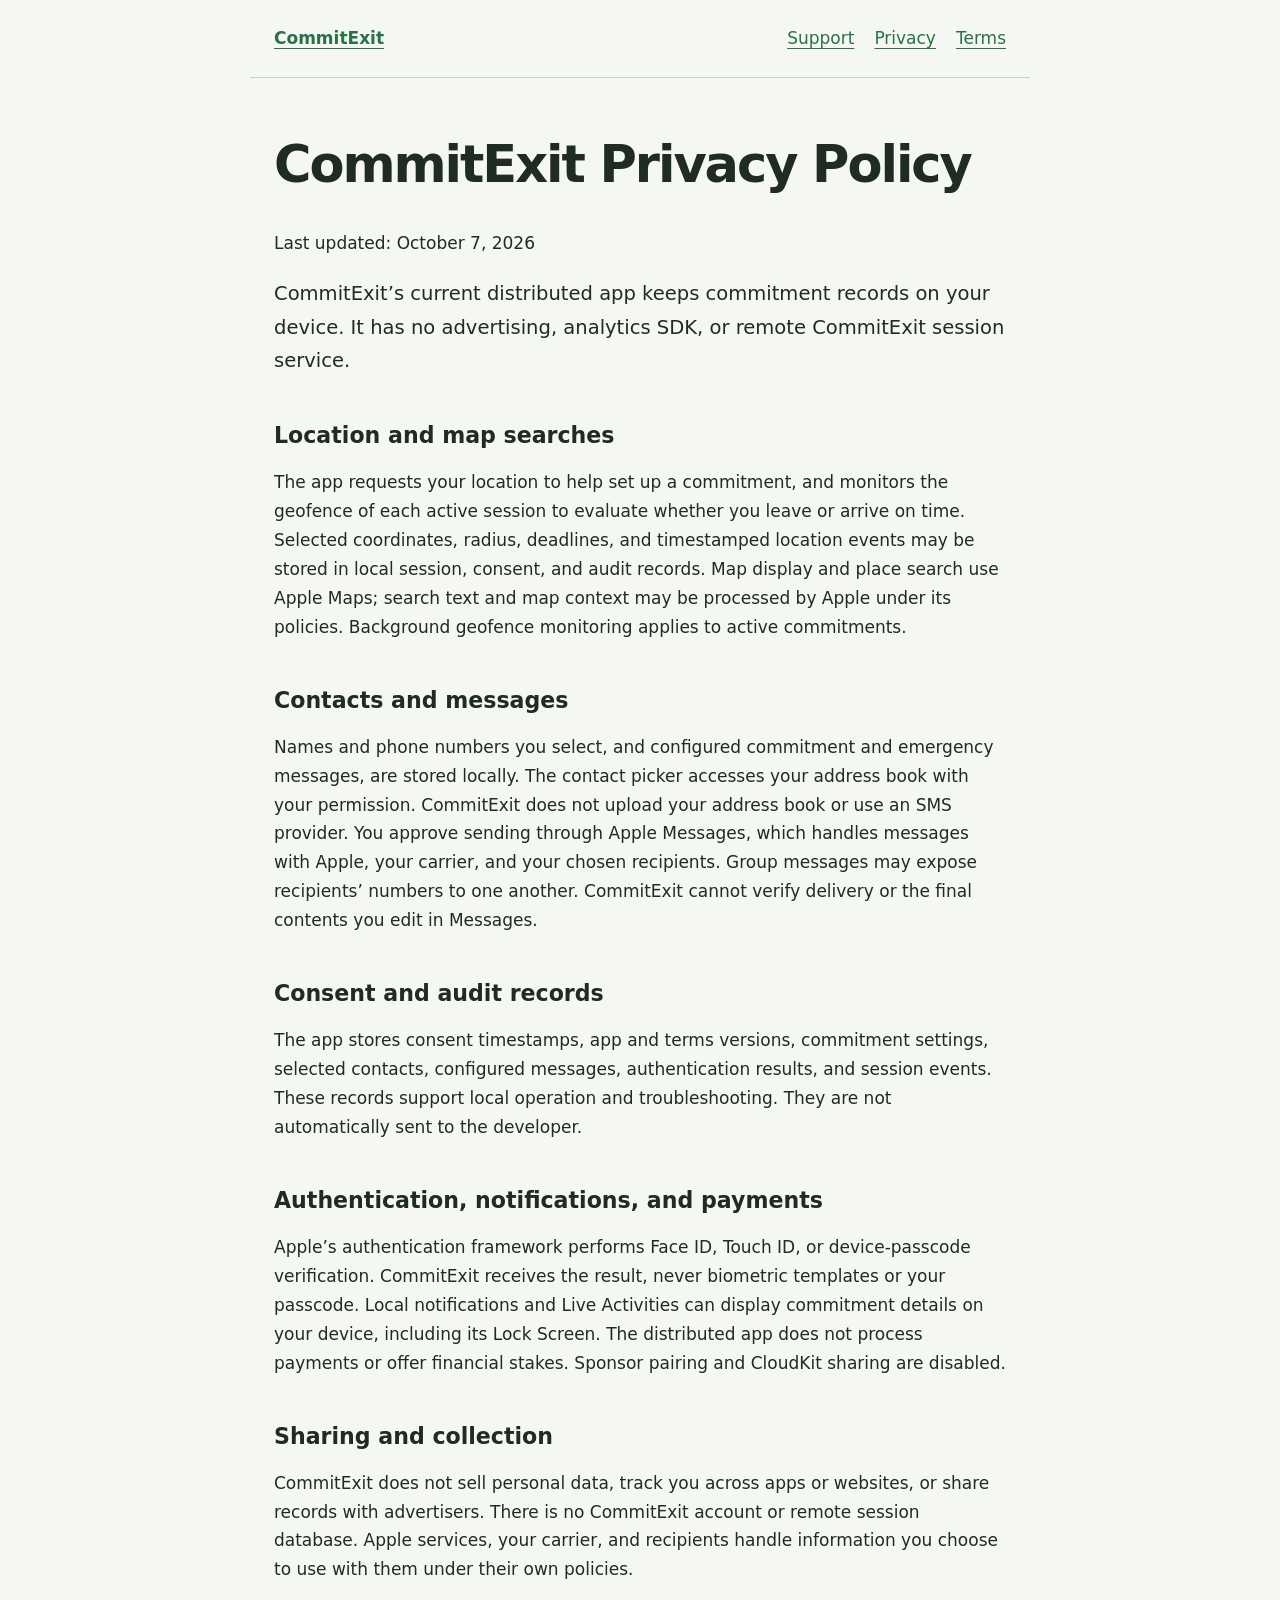
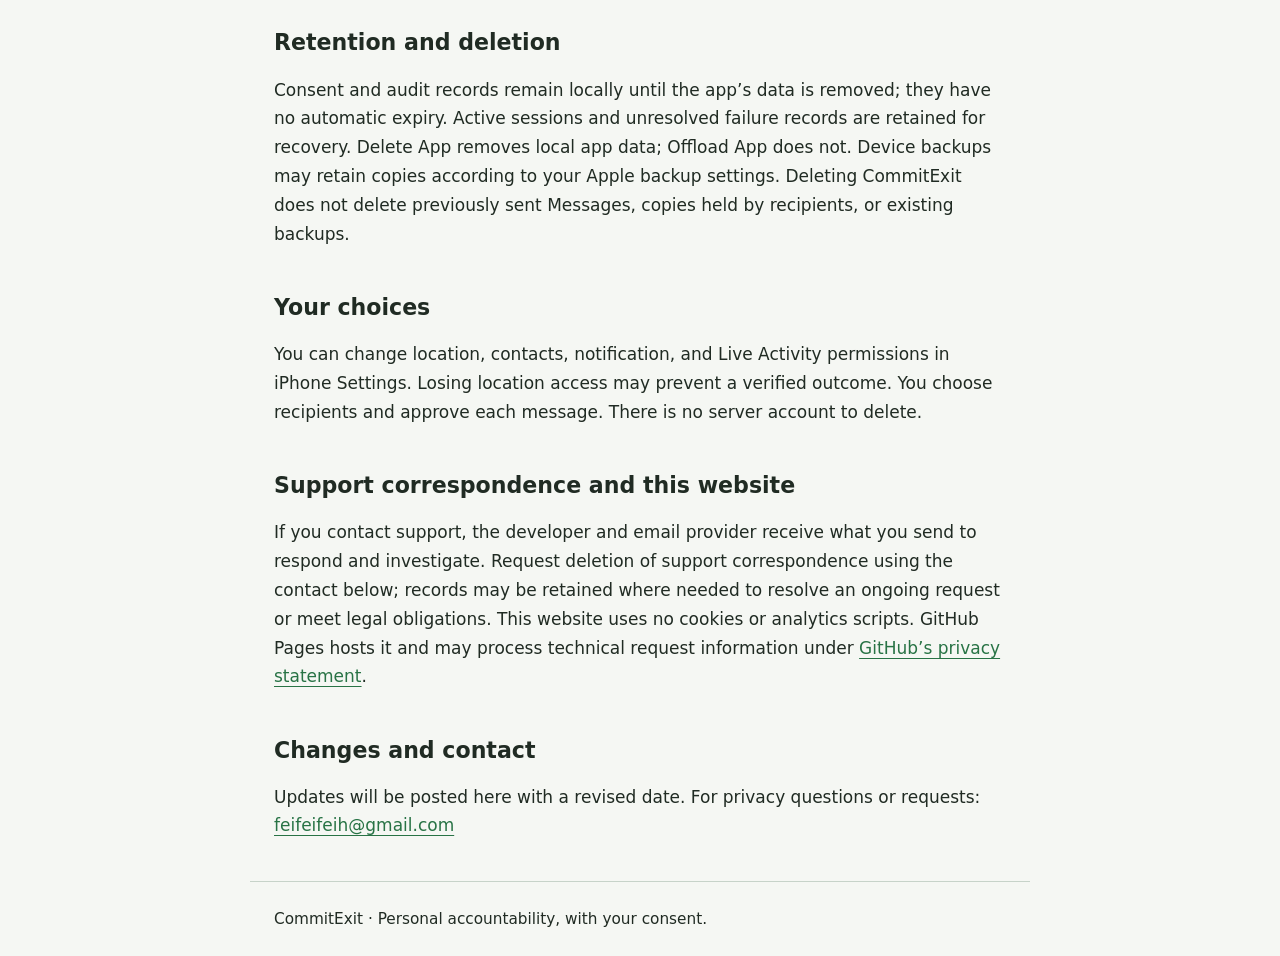
==== CommitExit/privacy.html @ 77790759 "Publish CommitExit policy and support pages" ====
<!doctype html>
<html lang="en"><head><meta charset="utf-8"><meta name="viewport" content="width=device-width, initial-scale=1">
<title>CommitExit Privacy Policy</title><meta name="description" content="CommitExit Privacy Policy — commitments, messages, and privacy.">
<link rel="stylesheet" href="style.css"></head><body>
<header><a href="index.html"><strong>CommitExit</strong></a><nav aria-label="Main navigation"><a href="support.html">Support</a><a href="privacy.html">Privacy</a><a href="terms.html">Terms</a></nav></header>
<main><h1>CommitExit Privacy Policy</h1><p>Last updated: October 7, 2026</p>
<p class="lead">CommitExit’s current distributed app keeps commitment records on your device. It has no advertising, analytics SDK, or remote CommitExit session service.</p>
<h2>Location and map searches</h2><p>The app requests your location to help set up a commitment, and monitors the geofence of each active session to evaluate whether you leave or arrive on time. Selected coordinates, radius, deadlines, and timestamped location events may be stored in local session, consent, and audit records. Map display and place search use Apple Maps; search text and map context may be processed by Apple under its policies. Background geofence monitoring applies to active commitments.</p>
<h2>Contacts and messages</h2><p>Names and phone numbers you select, and configured commitment and emergency messages, are stored locally. The contact picker accesses your address book with your permission. CommitExit does not upload your address book or use an SMS provider. You approve sending through Apple Messages, which handles messages with Apple, your carrier, and your chosen recipients. Group messages may expose recipients’ numbers to one another. CommitExit cannot verify delivery or the final contents you edit in Messages.</p>
<h2>Consent and audit records</h2><p>The app stores consent timestamps, app and terms versions, commitment settings, selected contacts, configured messages, authentication results, and session events. These records support local operation and troubleshooting. They are not automatically sent to the developer.</p>
<h2>Authentication, notifications, and payments</h2><p>Apple’s authentication framework performs Face ID, Touch ID, or device-passcode verification. CommitExit receives the result, never biometric templates or your passcode. Local notifications and Live Activities can display commitment details on your device, including its Lock Screen. The distributed app does not process payments or offer financial stakes. Sponsor pairing and CloudKit sharing are disabled.</p>
<h2>Sharing and collection</h2><p>CommitExit does not sell personal data, track you across apps or websites, or share records with advertisers. There is no CommitExit account or remote session database. Apple services, your carrier, and recipients handle information you choose to use with them under their own policies.</p>
<h2>Retention and deletion</h2><p>Consent and audit records remain locally until the app’s data is removed; they have no automatic expiry. Active sessions and unresolved failure records are retained for recovery. Delete App removes local app data; Offload App does not. Device backups may retain copies according to your Apple backup settings. Deleting CommitExit does not delete previously sent Messages, copies held by recipients, or existing backups.</p>
<h2>Your choices</h2><p>You can change location, contacts, notification, and Live Activity permissions in iPhone Settings. Losing location access may prevent a verified outcome. You choose recipients and approve each message. There is no server account to delete.</p>
<h2>Support correspondence and this website</h2><p>If you contact support, the developer and email provider receive what you send to respond and investigate. Request deletion of support correspondence using the contact below; records may be retained where needed to resolve an ongoing request or meet legal obligations. This website uses no cookies or analytics scripts. GitHub Pages hosts it and may process technical request information under <a href="https://docs.github.com/en/site-policy/privacy-policies/github-general-privacy-statement">GitHub’s privacy statement</a>.</p>
<h2>Changes and contact</h2><p>Updates will be posted here with a revised date. For privacy questions or requests: <a href="mailto:feifeifeih@gmail.com">feifeifeih@gmail.com</a></p></main><footer>CommitExit · Personal accountability, with your consent.</footer>
</body></html>
---- CommitExit/style.css ----
:root { color-scheme: light dark; font: 17px/1.7 system-ui, sans-serif; --accent: #287345; }
* { box-sizing: border-box; }
body { margin: 0; background: #f5f7f3; color: #202b23; }
header, main, footer { max-width: 780px; margin: auto; padding: 24px; }
header { display: flex; flex-wrap: wrap; justify-content: space-between; gap: 16px; border-bottom: 1px solid #c7d3c9; }
nav { display: flex; flex-wrap: wrap; gap: 20px; }
a { color: var(--accent); text-underline-offset: 4px; }
a:focus-visible { outline: 3px solid var(--accent); outline-offset: 5px; }
h1 { font-size: clamp(2rem, 7vw, 3rem); line-height: 1.15; letter-spacing: -.04em; }
h2 { font-size: 1.3rem; margin-top: 2em; line-height: 1.3; }
.lead { font-size: 1.15rem; }
footer { border-top: 1px solid #c7d3c9; font-size: .9rem; }
@media (prefers-color-scheme: dark) {
  :root { --accent: #8cdb9e; }
  body { background: #142019; color: #e2ede4; }
}
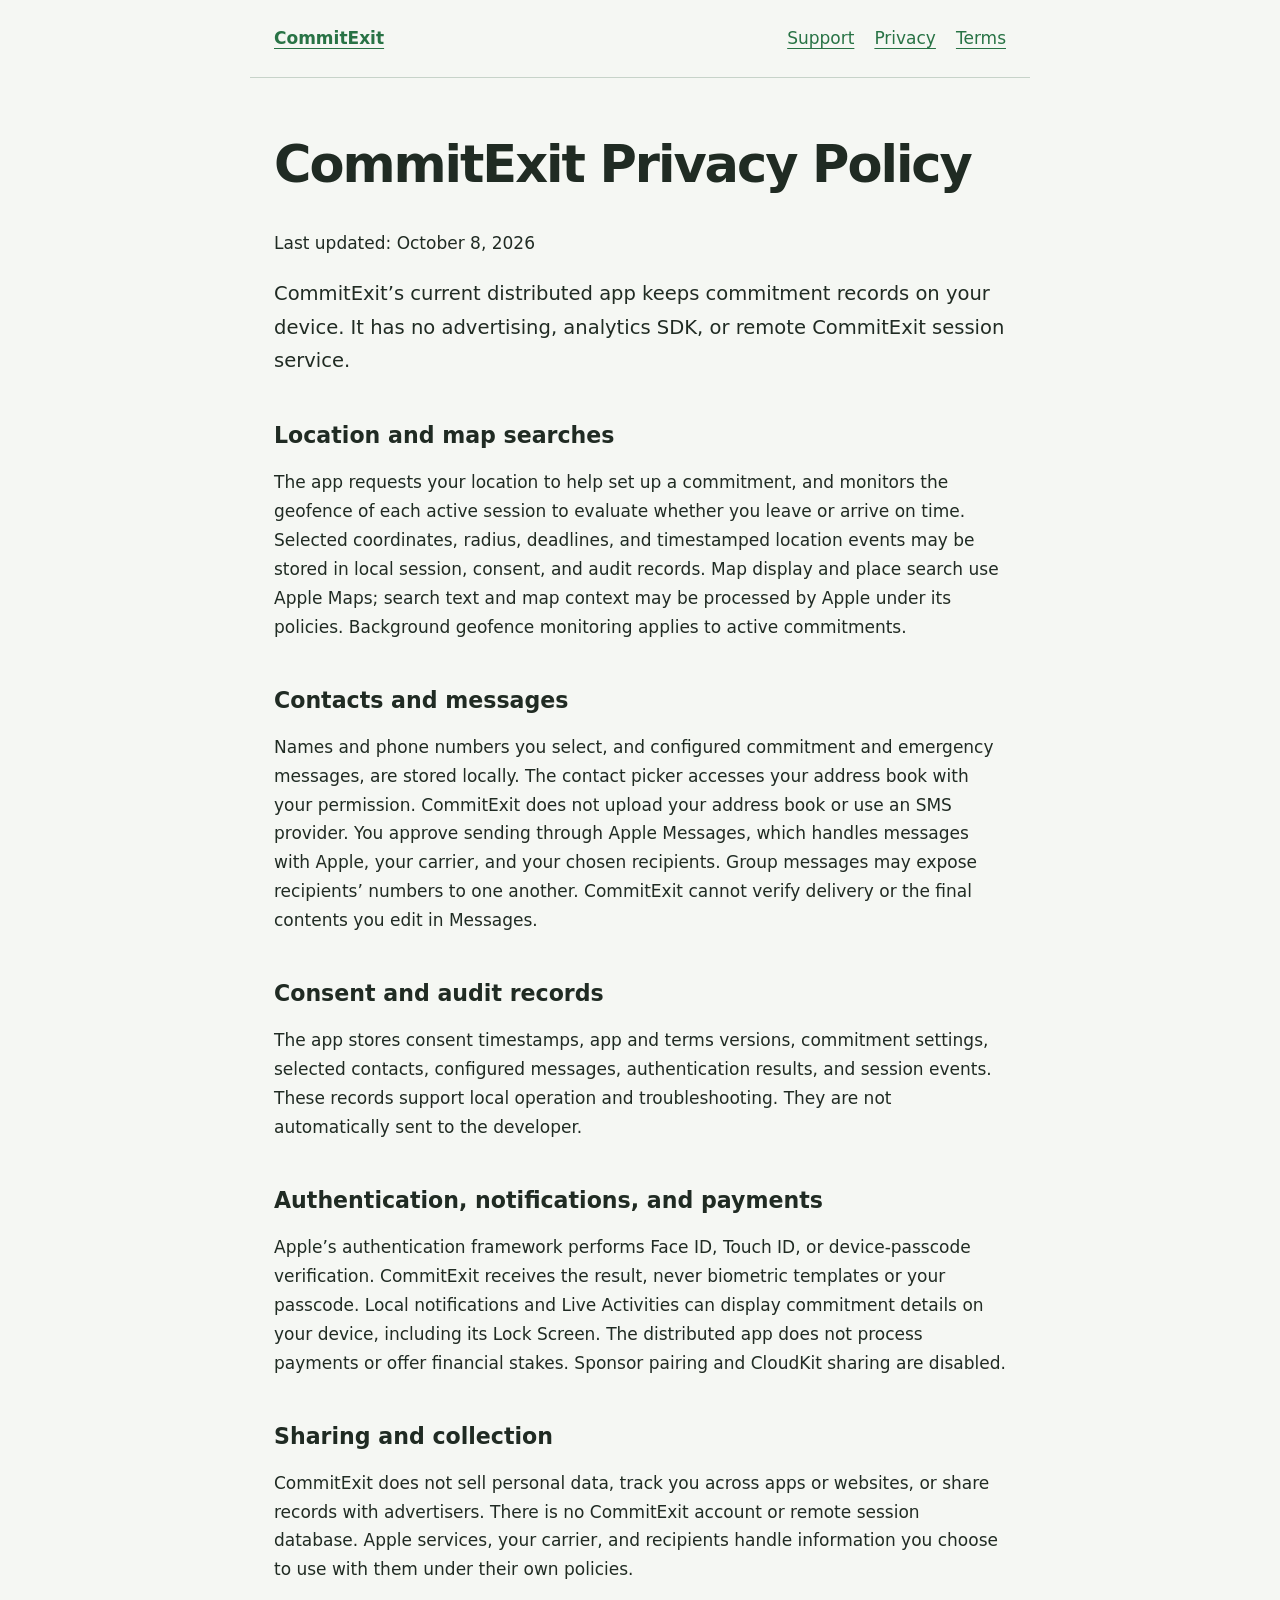
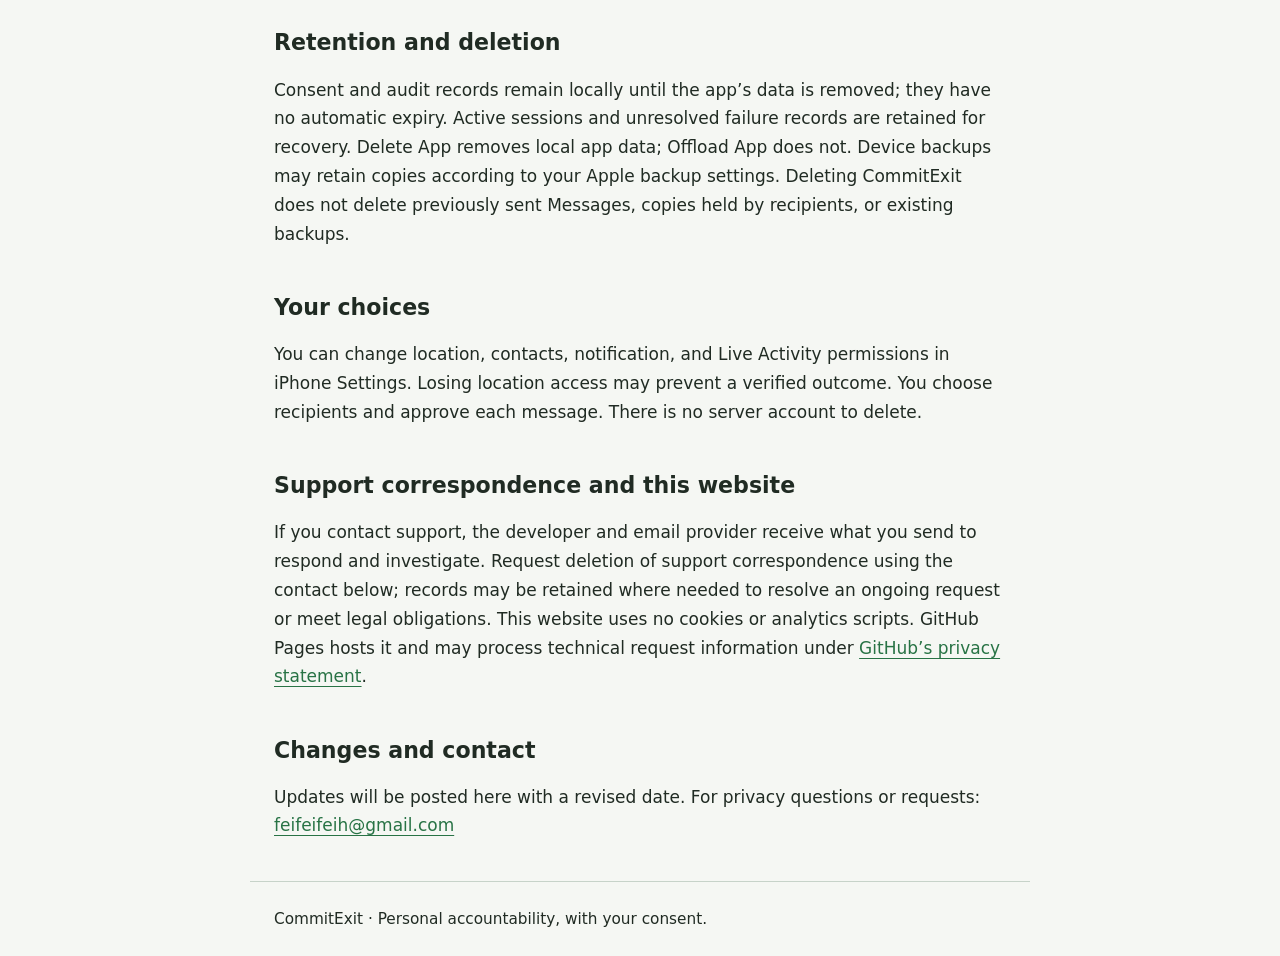
==== commit a66e2d67: "Update privacy policy publication date" ====
--- a/CommitExit/privacy.html
+++ b/CommitExit/privacy.html
@@ -3,7 +3,7 @@
 <title>CommitExit Privacy Policy</title><meta name="description" content="CommitExit Privacy Policy — commitments, messages, and privacy.">
 <link rel="stylesheet" href="style.css"></head><body>
 <header><a href="index.html"><strong>CommitExit</strong></a><nav aria-label="Main navigation"><a href="support.html">Support</a><a href="privacy.html">Privacy</a><a href="terms.html">Terms</a></nav></header>
-<main><h1>CommitExit Privacy Policy</h1><p>Last updated: October 7, 2026</p>
+<main><h1>CommitExit Privacy Policy</h1><p>Last updated: October 8, 2026</p>
 <p class="lead">CommitExit’s current distributed app keeps commitment records on your device. It has no advertising, analytics SDK, or remote CommitExit session service.</p>
 <h2>Location and map searches</h2><p>The app requests your location to help set up a commitment, and monitors the geofence of each active session to evaluate whether you leave or arrive on time. Selected coordinates, radius, deadlines, and timestamped location events may be stored in local session, consent, and audit records. Map display and place search use Apple Maps; search text and map context may be processed by Apple under its policies. Background geofence monitoring applies to active commitments.</p>
 <h2>Contacts and messages</h2><p>Names and phone numbers you select, and configured commitment and emergency messages, are stored locally. The contact picker accesses your address book with your permission. CommitExit does not upload your address book or use an SMS provider. You approve sending through Apple Messages, which handles messages with Apple, your carrier, and your chosen recipients. Group messages may expose recipients’ numbers to one another. CommitExit cannot verify delivery or the final contents you edit in Messages.</p>
